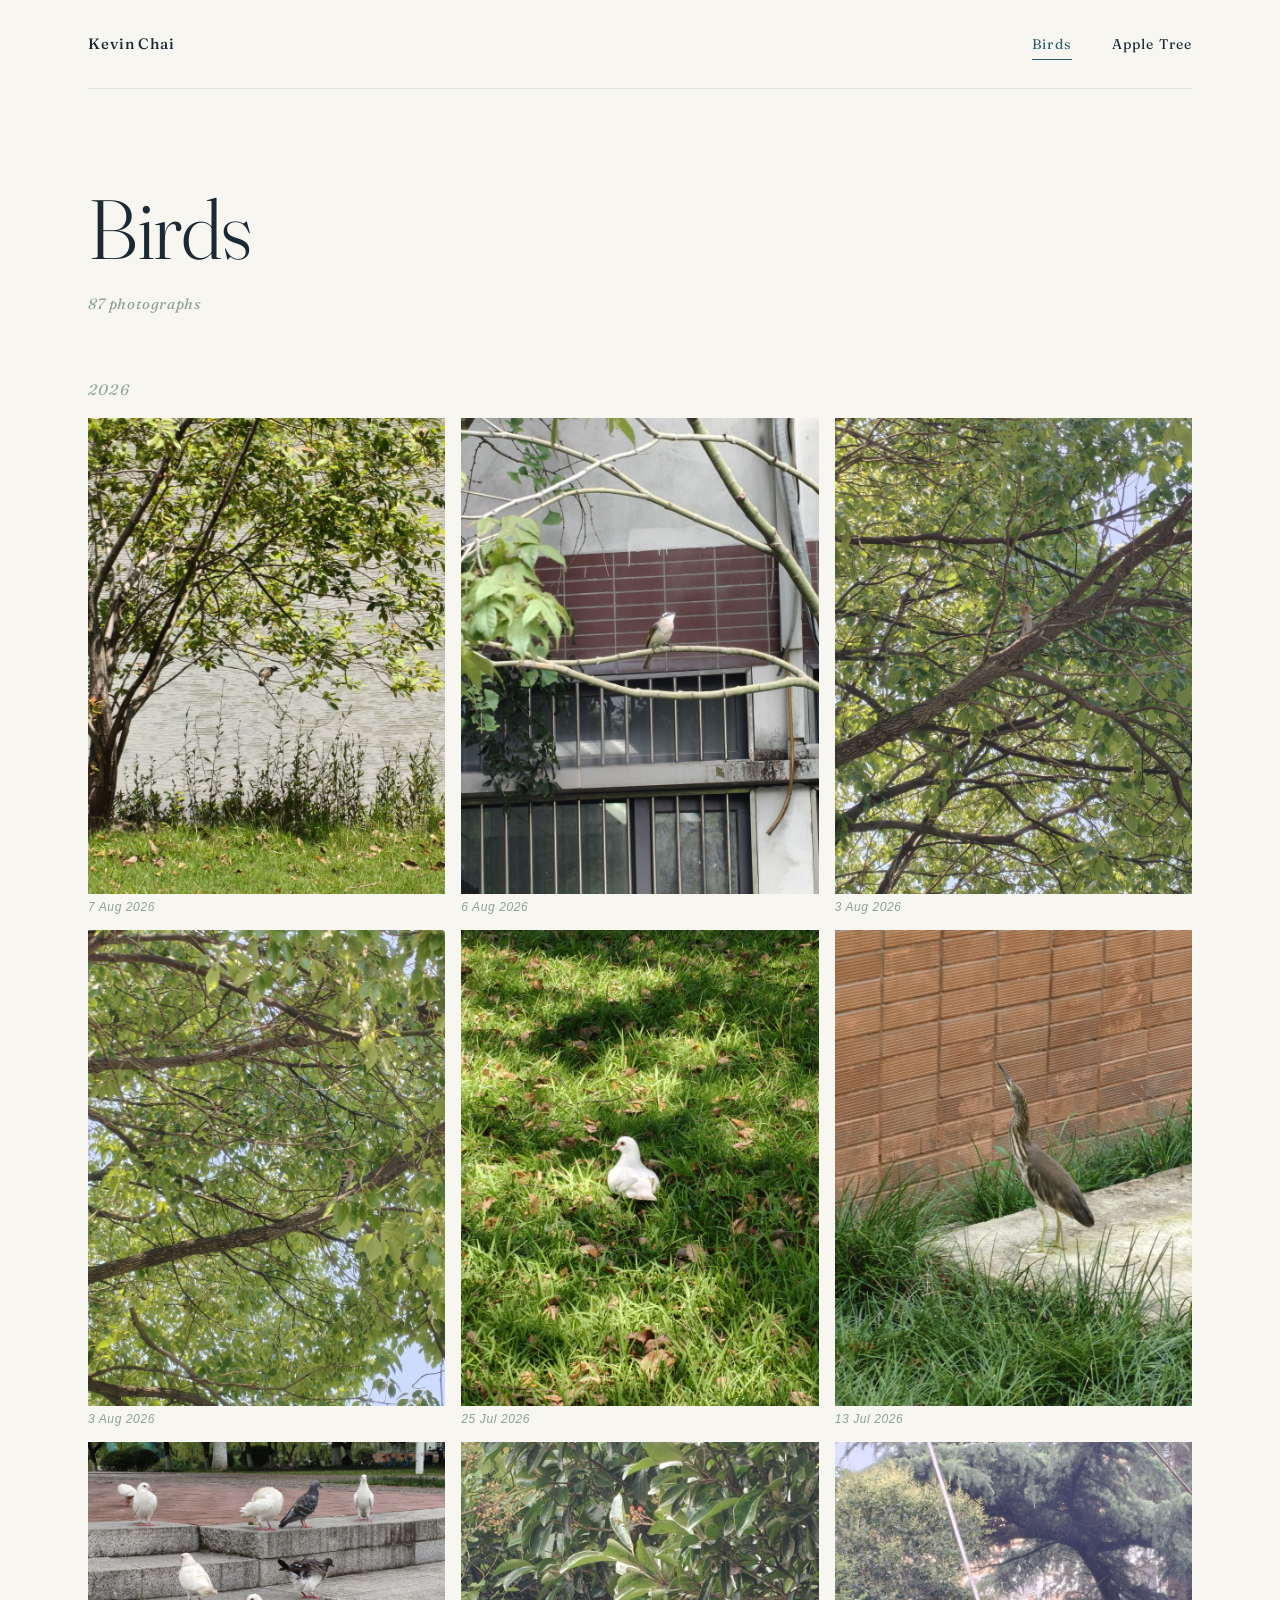
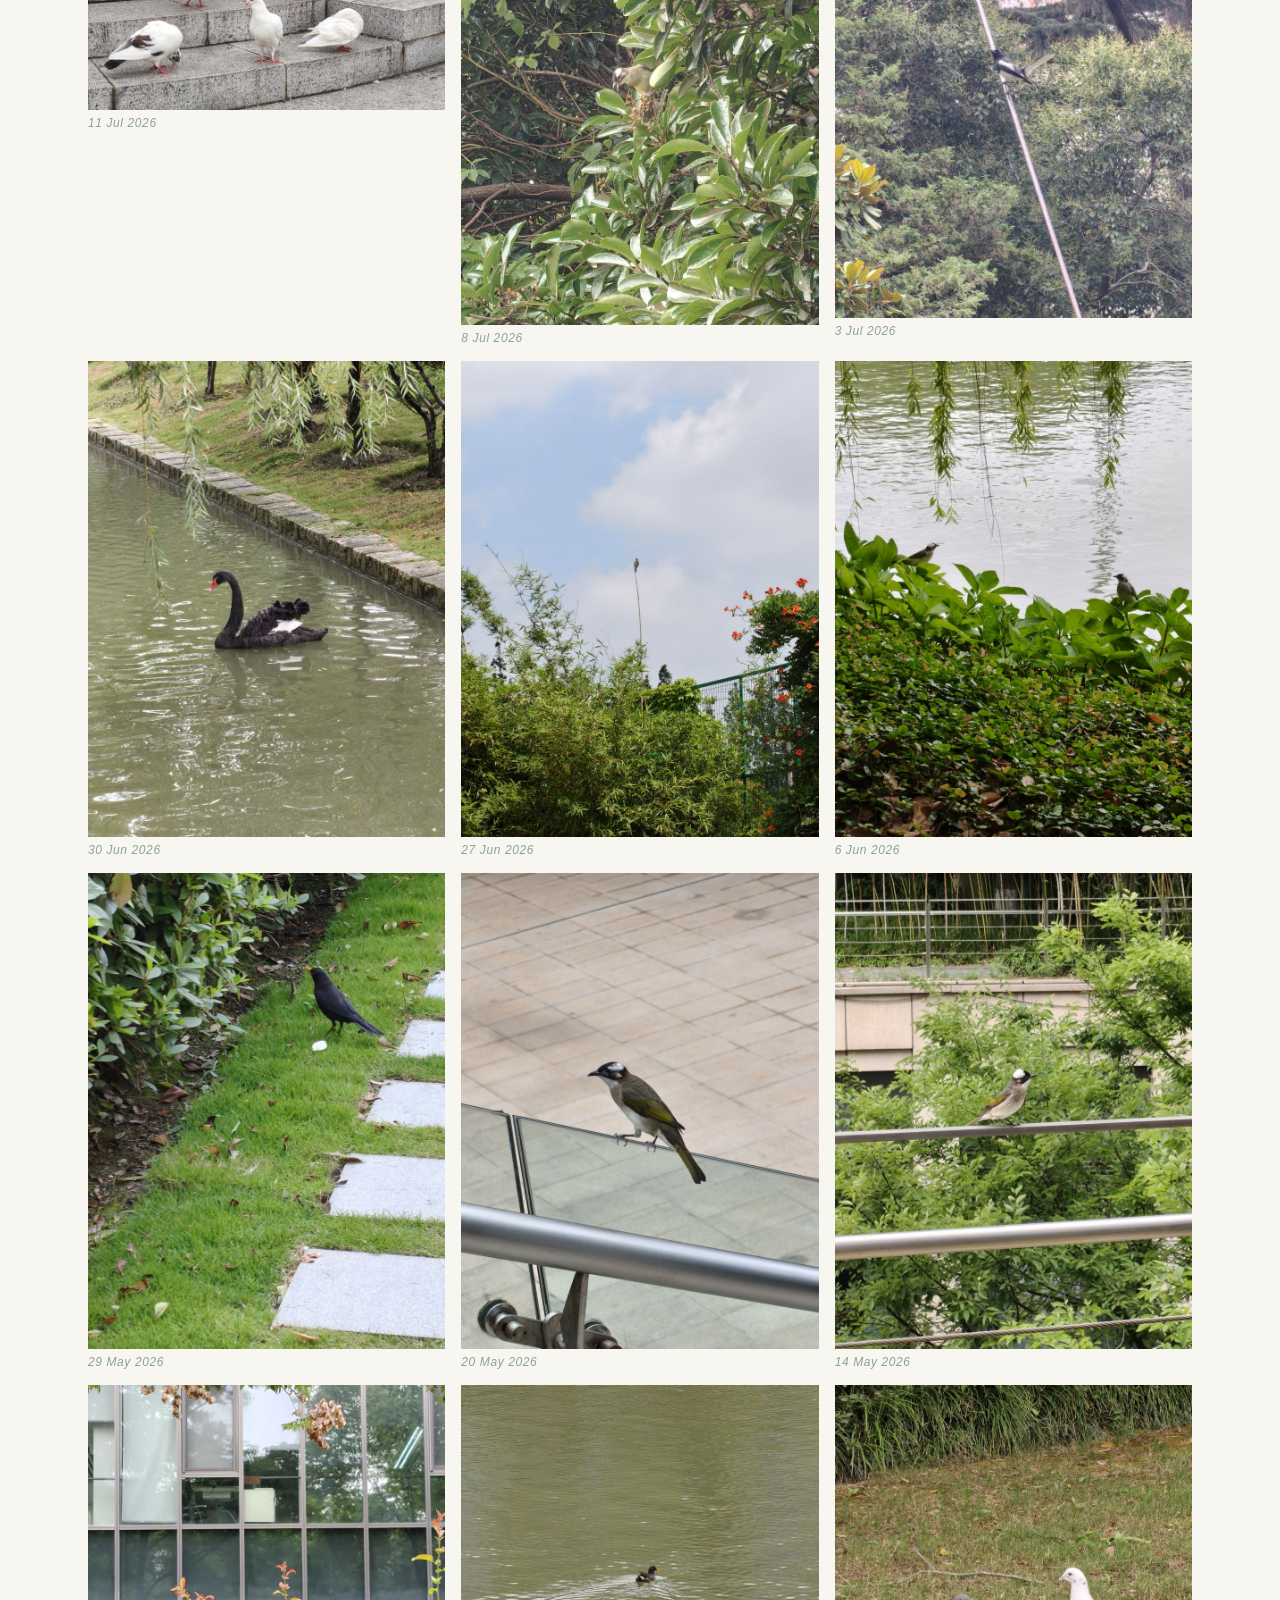
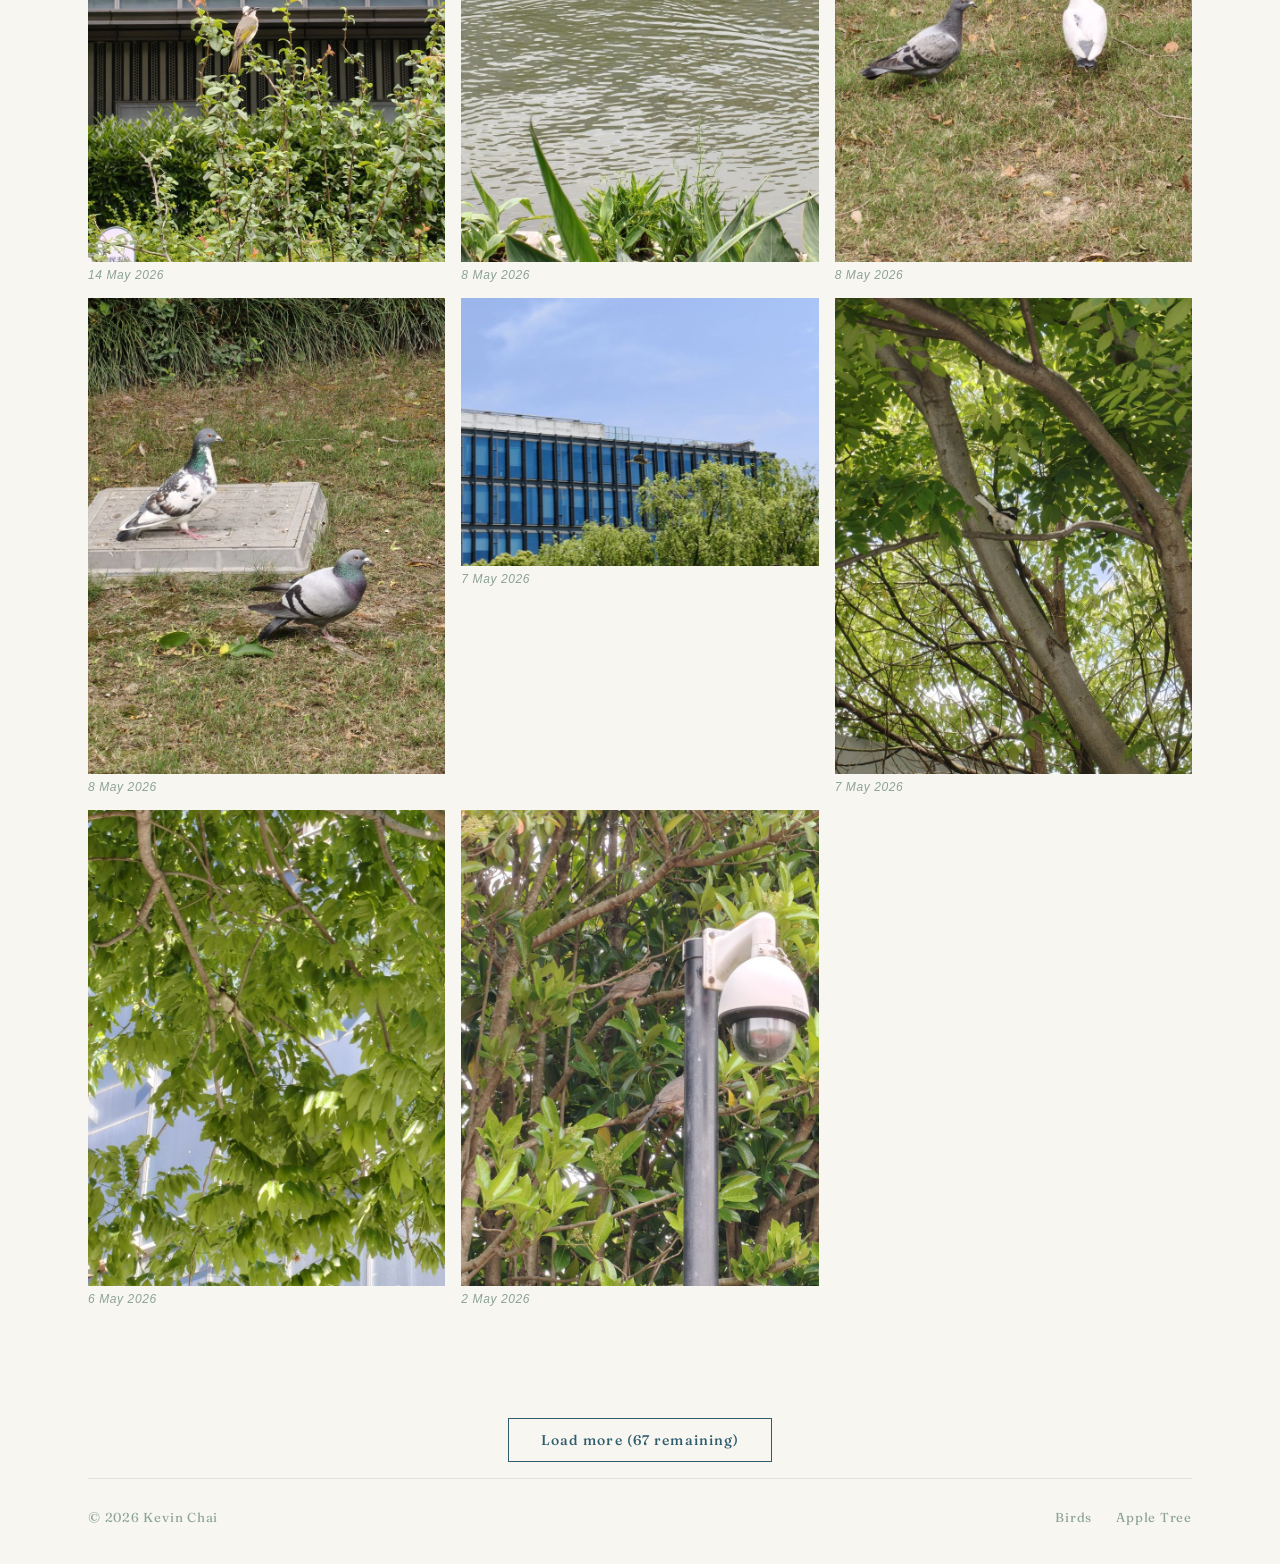
==== index.html @ caf6f693 "First commit Create a two-page photography portfolio website, including a bird photos portfolio and " ====
<!DOCTYPE html>
<html lang="en">
<head>
  <meta charset="UTF-8">
  <meta name="viewport" content="width=device-width, initial-scale=1.0">
  <title>Birds — Kevin Chai</title>
  <meta name="description" content="Bird photography by Kevin Chai.">
  <link rel="preconnect" href="https://fonts.googleapis.com">
  <link rel="preconnect" href="https://fonts.gstatic.com" crossorigin>
  <link href="https://fonts.googleapis.com/css2?family=Fraunces:ital,opsz,wght@0,9..144,300;0,9..144,400;0,9..144,500;1,9..144,300;1,9..144,400&display=swap" rel="stylesheet">
  <link rel="stylesheet" href="styles.css">
</head>
<body>
  <div class="site">

    <header class="site-header">
      <a class="wordmark" href="index.html">Kevin Chai</a>
      <nav class="site-nav" aria-label="Galleries">
        <a class="nav-link" href="index.html" aria-current="page">Birds</a>
        <a class="nav-link" href="apple-tree.html">Apple Tree</a>
      </nav>
    </header>

    <main>
      <section class="page-hero">
        <h1 class="page-title">Birds</h1>
        <p class="page-subline">87 photographs</p>
      </section>

      <section class="gallery" aria-label="Bird photographs">
        <h2 class="gallery-year">2026</h2>
        <button class="gallery-item" data-lightbox><img src="avian_images/thumbs/IMG20260807110744.jpg" data-full="avian_images/IMG20260807110744.jpg" alt="Bird photograph 01" loading="lazy"><span class="photo-date">7 Aug 2026</span></button>
        <button class="gallery-item" data-lightbox><img src="avian_images/thumbs/IMG20260806162533.jpg" data-full="avian_images/IMG20260806162533.jpg" alt="Bird photograph 02" loading="lazy"><span class="photo-date">6 Aug 2026</span></button>
        <button class="gallery-item" data-lightbox><img src="avian_images/thumbs/IMG20260803104426.jpg" data-full="avian_images/IMG20260803104426.jpg" alt="Bird photograph 03" loading="lazy"><span class="photo-date">3 Aug 2026</span></button>
        <button class="gallery-item" data-lightbox><img src="avian_images/thumbs/IMG20260803104404.jpg" data-full="avian_images/IMG20260803104404.jpg" alt="Bird photograph 04" loading="lazy"><span class="photo-date">3 Aug 2026</span></button>
        <button class="gallery-item" data-lightbox><img src="avian_images/thumbs/IMG20260725135543.jpg" data-full="avian_images/IMG20260725135543.jpg" alt="Bird photograph 05" loading="lazy"><span class="photo-date">25 Jul 2026</span></button>
        <button class="gallery-item" data-lightbox><img src="avian_images/thumbs/IMG20260713104606.jpg" data-full="avian_images/IMG20260713104606.jpg" alt="Bird photograph 06" loading="lazy"><span class="photo-date">13 Jul 2026</span></button>
        <button class="gallery-item" data-lightbox><img src="avian_images/thumbs/IMG20260711153656.jpg" data-full="avian_images/IMG20260711153656.jpg" alt="Bird photograph 07" loading="lazy"><span class="photo-date">11 Jul 2026</span></button>
        <button class="gallery-item" data-lightbox><img src="avian_images/thumbs/IMG_20260708_110818.jpg" data-full="avian_images/IMG_20260708_110818.jpg" alt="Bird photograph 08" loading="lazy"><span class="photo-date">8 Jul 2026</span></button>
        <button class="gallery-item" data-lightbox><img src="avian_images/thumbs/IMG20260703151100.jpg" data-full="avian_images/IMG20260703151100.jpg" alt="Bird photograph 09" loading="lazy"><span class="photo-date">3 Jul 2026</span></button>
        <button class="gallery-item" data-lightbox><img src="avian_images/thumbs/IMG20260630142947.jpg" data-full="avian_images/IMG20260630142947.jpg" alt="Bird photograph 10" loading="lazy"><span class="photo-date">30 Jun 2026</span></button>
        <button class="gallery-item" data-lightbox><img src="avian_images/thumbs/IMG20260627103503.jpg" data-full="avian_images/IMG20260627103503.jpg" alt="Bird photograph 11" loading="lazy"><span class="photo-date">27 Jun 2026</span></button>
        <button class="gallery-item" data-lightbox><img src="avian_images/thumbs/IMG20260606103003.jpg" data-full="avian_images/IMG20260606103003.jpg" alt="Bird photograph 12" loading="lazy"><span class="photo-date">6 Jun 2026</span></button>
        <button class="gallery-item" data-lightbox><img src="avian_images/thumbs/IMG20260529150430.jpg" data-full="avian_images/IMG20260529150430.jpg" alt="Bird photograph 13" loading="lazy"><span class="photo-date">29 May 2026</span></button>
        <button class="gallery-item" data-lightbox><img src="avian_images/thumbs/IMG20260520154202.jpg" data-full="avian_images/IMG20260520154202.jpg" alt="Bird photograph 14" loading="lazy"><span class="photo-date">20 May 2026</span></button>
        <button class="gallery-item" data-lightbox><img src="avian_images/thumbs/IMG20260514163317.jpg" data-full="avian_images/IMG20260514163317.jpg" alt="Bird photograph 15" loading="lazy"><span class="photo-date">14 May 2026</span></button>
        <button class="gallery-item" data-lightbox><img src="avian_images/thumbs/IMG20260514161526.jpg" data-full="avian_images/IMG20260514161526.jpg" alt="Bird photograph 16" loading="lazy"><span class="photo-date">14 May 2026</span></button>
        <button class="gallery-item" data-lightbox><img src="avian_images/thumbs/IMG20260508101508.jpg" data-full="avian_images/IMG20260508101508.jpg" alt="Bird photograph 17" loading="lazy"><span class="photo-date">8 May 2026</span></button>
        <button class="gallery-item" data-lightbox><img src="avian_images/thumbs/IMG20260508095030.jpg" data-full="avian_images/IMG20260508095030.jpg" alt="Bird photograph 18" loading="lazy"><span class="photo-date">8 May 2026</span></button>
        <button class="gallery-item" data-lightbox><img src="avian_images/thumbs/IMG20260508095028.jpg" data-full="avian_images/IMG20260508095028.jpg" alt="Bird photograph 19" loading="lazy"><span class="photo-date">8 May 2026</span></button>
        <button class="gallery-item" data-lightbox><img src="avian_images/thumbs/IMG20260507110036.jpg" data-full="avian_images/IMG20260507110036.jpg" alt="Bird photograph 20" loading="lazy"><span class="photo-date">7 May 2026</span></button>
        <button class="gallery-item" data-lightbox><img src="avian_images/thumbs/IMG20260507103300.jpg" data-full="avian_images/IMG20260507103300.jpg" alt="Bird photograph 21" loading="lazy"><span class="photo-date">7 May 2026</span></button>
        <button class="gallery-item" data-lightbox><img src="avian_images/thumbs/IMG20260506153617.jpg" data-full="avian_images/IMG20260506153617.jpg" alt="Bird photograph 22" loading="lazy"><span class="photo-date">6 May 2026</span></button>
        <button class="gallery-item" data-lightbox><img src="avian_images/thumbs/IMG20260502110135.jpg" data-full="avian_images/IMG20260502110135.jpg" alt="Bird photograph 23" loading="lazy"><span class="photo-date">2 May 2026</span></button>
        <button class="gallery-item" data-lightbox><img src="avian_images/thumbs/IMG20260425144006.jpg" data-full="avian_images/IMG20260425144006.jpg" alt="Bird photograph 24" loading="lazy"><span class="photo-date">25 Apr 2026</span></button>
        <button class="gallery-item" data-lightbox><img src="avian_images/thumbs/IMG20260425143413.jpg" data-full="avian_images/IMG20260425143413.jpg" alt="Bird photograph 25" loading="lazy"><span class="photo-date">25 Apr 2026</span></button>
        <button class="gallery-item" data-lightbox><img src="avian_images/thumbs/IMG20260424154458.jpg" data-full="avian_images/IMG20260424154458.jpg" alt="Bird photograph 26" loading="lazy"><span class="photo-date">24 Apr 2026</span></button>
        <button class="gallery-item" data-lightbox><img src="avian_images/thumbs/IMG20260418172806.jpg" data-full="avian_images/IMG20260418172806.jpg" alt="Bird photograph 27" loading="lazy"><span class="photo-date">18 Apr 2026</span></button>
        <button class="gallery-item" data-lightbox><img src="avian_images/thumbs/IMG20260418172736.jpg" data-full="avian_images/IMG20260418172736.jpg" alt="Bird photograph 28" loading="lazy"><span class="photo-date">18 Apr 2026</span></button>
        <button class="gallery-item" data-lightbox><img src="avian_images/thumbs/IMG20260417162616.jpg" data-full="avian_images/IMG20260417162616.jpg" alt="Bird photograph 29" loading="lazy"><span class="photo-date">17 Apr 2026</span></button>
        <button class="gallery-item" data-lightbox><img src="avian_images/thumbs/IMG20260417161042.jpg" data-full="avian_images/IMG20260417161042.jpg" alt="Bird photograph 30" loading="lazy"><span class="photo-date">17 Apr 2026</span></button>
        <button class="gallery-item" data-lightbox><img src="avian_images/thumbs/IMG20260417160646.jpg" data-full="avian_images/IMG20260417160646.jpg" alt="Bird photograph 31" loading="lazy"><span class="photo-date">17 Apr 2026</span></button>
        <button class="gallery-item" data-lightbox><img src="avian_images/thumbs/IMG20260417160550.jpg" data-full="avian_images/IMG20260417160550.jpg" alt="Bird photograph 32" loading="lazy"><span class="photo-date">17 Apr 2026</span></button>
        <button class="gallery-item" data-lightbox><img src="avian_images/thumbs/IMG20260417160331.jpg" data-full="avian_images/IMG20260417160331.jpg" alt="Bird photograph 33" loading="lazy"><span class="photo-date">17 Apr 2026</span></button>
        <button class="gallery-item" data-lightbox><img src="avian_images/thumbs/IMG20260417160106.jpg" data-full="avian_images/IMG20260417160106.jpg" alt="Bird photograph 34" loading="lazy"><span class="photo-date">17 Apr 2026</span></button>
        <button class="gallery-item" data-lightbox><img src="avian_images/thumbs/IMG20260417155544.jpg" data-full="avian_images/IMG20260417155544.jpg" alt="Bird photograph 35" loading="lazy"><span class="photo-date">17 Apr 2026</span></button>
        <button class="gallery-item" data-lightbox><img src="avian_images/thumbs/IMG20260417154235.jpg" data-full="avian_images/IMG20260417154235.jpg" alt="Bird photograph 36" loading="lazy"><span class="photo-date">17 Apr 2026</span></button>
        <button class="gallery-item" data-lightbox><img src="avian_images/thumbs/IMG20260412105439.jpg" data-full="avian_images/IMG20260412105439.jpg" alt="Bird photograph 37" loading="lazy"><span class="photo-date">12 Apr 2026</span></button>
        <button class="gallery-item" data-lightbox><img src="avian_images/thumbs/IMG20260404122135.jpg" data-full="avian_images/IMG20260404122135.jpg" alt="Bird photograph 38" loading="lazy"><span class="photo-date">4 Apr 2026</span></button>
        <button class="gallery-item" data-lightbox><img src="avian_images/thumbs/IMG20260404122115.jpg" data-full="avian_images/IMG20260404122115.jpg" alt="Bird photograph 39" loading="lazy"><span class="photo-date">4 Apr 2026</span></button>
        <button class="gallery-item" data-lightbox><img src="avian_images/thumbs/DSCF3179.jpg" data-full="avian_images/DSCF3179.JPG" alt="Bird photograph 40" loading="lazy"><span class="photo-date">4 Apr 2026</span></button>
        <button class="gallery-item" data-lightbox><img src="avian_images/thumbs/IMG20260321164910.jpg" data-full="avian_images/IMG20260321164910.jpg" alt="Bird photograph 41" loading="lazy"><span class="photo-date">21 Mar 2026</span></button>
        <button class="gallery-item" data-lightbox><img src="avian_images/thumbs/IMG20260321110909.jpg" data-full="avian_images/IMG20260321110909.jpg" alt="Bird photograph 42" loading="lazy"><span class="photo-date">21 Mar 2026</span></button>
        <button class="gallery-item" data-lightbox><img src="avian_images/thumbs/IMG20260315163655.jpg" data-full="avian_images/IMG20260315163655.jpg" alt="Bird photograph 43" loading="lazy"><span class="photo-date">15 Mar 2026</span></button>
        <button class="gallery-item" data-lightbox><img src="avian_images/thumbs/IMG20260315071635.jpg" data-full="avian_images/IMG20260315071635.jpg" alt="Bird photograph 44" loading="lazy"><span class="photo-date">15 Mar 2026</span></button>
        <button class="gallery-item" data-lightbox><img src="avian_images/thumbs/IMG20260314130725.jpg" data-full="avian_images/IMG20260314130725.jpg" alt="Bird photograph 45" loading="lazy"><span class="photo-date">14 Mar 2026</span></button>
        <button class="gallery-item" data-lightbox><img src="avian_images/thumbs/IMG20260312152722_01.jpg" data-full="avian_images/IMG20260312152722_01.jpg" alt="Bird photograph 46" loading="lazy"><span class="photo-date">12 Mar 2026</span></button>
        <button class="gallery-item" data-lightbox><img src="avian_images/thumbs/IMG20260312152625.jpg" data-full="avian_images/IMG20260312152625.jpg" alt="Bird photograph 47" loading="lazy"><span class="photo-date">12 Mar 2026</span></button>
        <button class="gallery-item" data-lightbox><img src="avian_images/thumbs/IMG20260312152612.jpg" data-full="avian_images/IMG20260312152612.jpg" alt="Bird photograph 48" loading="lazy"><span class="photo-date">12 Mar 2026</span></button>
        <button class="gallery-item" data-lightbox><img src="avian_images/thumbs/IMG20260312152426.jpg" data-full="avian_images/IMG20260312152426.jpg" alt="Bird photograph 49" loading="lazy"><span class="photo-date">12 Mar 2026</span></button>
        <button class="gallery-item" data-lightbox><img src="avian_images/thumbs/IMG20260224163233.jpg" data-full="avian_images/IMG20260224163233.jpg" alt="Bird photograph 50" loading="lazy"><span class="photo-date">24 Feb 2026</span></button>
        <button class="gallery-item" data-lightbox><img src="avian_images/thumbs/IMG20260223160211.jpg" data-full="avian_images/IMG20260223160211.jpg" alt="Bird photograph 51" loading="lazy"><span class="photo-date">23 Feb 2026</span></button>
        <button class="gallery-item" data-lightbox><img src="avian_images/thumbs/IMG20260220110139.jpg" data-full="avian_images/IMG20260220110139.jpg" alt="Bird photograph 52" loading="lazy"><span class="photo-date">20 Feb 2026</span></button>
        <button class="gallery-item" data-lightbox><img src="avian_images/thumbs/IMG20260220110126.jpg" data-full="avian_images/IMG20260220110126.jpg" alt="Bird photograph 53" loading="lazy"><span class="photo-date">20 Feb 2026</span></button>
        <button class="gallery-item" data-lightbox><img src="avian_images/thumbs/IMG20260220110120.jpg" data-full="avian_images/IMG20260220110120.jpg" alt="Bird photograph 54" loading="lazy"><span class="photo-date">20 Feb 2026</span></button>
        <button class="gallery-item" data-lightbox><img src="avian_images/thumbs/IMG20260218080944.jpg" data-full="avian_images/IMG20260218080944.jpg" alt="Bird photograph 55" loading="lazy"><span class="photo-date">18 Feb 2026</span></button>
        <button class="gallery-item" data-lightbox><img src="avian_images/thumbs/IMG20260211104257.jpg" data-full="avian_images/IMG20260211104257.jpg" alt="Bird photograph 56" loading="lazy"><span class="photo-date">11 Feb 2026</span></button>
        <button class="gallery-item" data-lightbox><img src="avian_images/thumbs/IMG20260211104111.jpg" data-full="avian_images/IMG20260211104111.jpg" alt="Bird photograph 57" loading="lazy"><span class="photo-date">11 Feb 2026</span></button>
        <button class="gallery-item" data-lightbox><img src="avian_images/thumbs/IMG20260211103913.jpg" data-full="avian_images/IMG20260211103913.jpg" alt="Bird photograph 58" loading="lazy"><span class="photo-date">11 Feb 2026</span></button>
        <button class="gallery-item" data-lightbox><img src="avian_images/thumbs/IMG20260209111612.jpg" data-full="avian_images/IMG20260209111612.jpg" alt="Bird photograph 59" loading="lazy"><span class="photo-date">9 Feb 2026</span></button>
        <button class="gallery-item" data-lightbox><img src="avian_images/thumbs/IMG20260209111608.jpg" data-full="avian_images/IMG20260209111608.jpg" alt="Bird photograph 60" loading="lazy"><span class="photo-date">9 Feb 2026</span></button>
        <button class="gallery-item" data-lightbox><img src="avian_images/thumbs/IMG20260209105833.jpg" data-full="avian_images/IMG20260209105833.jpg" alt="Bird photograph 61" loading="lazy"><span class="photo-date">9 Feb 2026</span></button>
        <button class="gallery-item" data-lightbox><img src="avian_images/thumbs/IMG20260209104551.jpg" data-full="avian_images/IMG20260209104551.jpg" alt="Bird photograph 62" loading="lazy"><span class="photo-date">9 Feb 2026</span></button>
        <button class="gallery-item" data-lightbox><img src="avian_images/thumbs/IMG20260209104545.jpg" data-full="avian_images/IMG20260209104545.jpg" alt="Bird photograph 63" loading="lazy"><span class="photo-date">9 Feb 2026</span></button>
        <button class="gallery-item" data-lightbox><img src="avian_images/thumbs/IMG20260209104423.jpg" data-full="avian_images/IMG20260209104423.jpg" alt="Bird photograph 64" loading="lazy"><span class="photo-date">9 Feb 2026</span></button>
        <button class="gallery-item" data-lightbox><img src="avian_images/thumbs/IMG20260209104206.jpg" data-full="avian_images/IMG20260209104206.jpg" alt="Bird photograph 65" loading="lazy"><span class="photo-date">9 Feb 2026</span></button>
        <button class="gallery-item" data-lightbox><img src="avian_images/thumbs/IMG20260209104200.jpg" data-full="avian_images/IMG20260209104200.jpg" alt="Bird photograph 66" loading="lazy"><span class="photo-date">9 Feb 2026</span></button>
        <button class="gallery-item" data-lightbox><img src="avian_images/thumbs/IMG20260209104158.jpg" data-full="avian_images/IMG20260209104158.jpg" alt="Bird photograph 67" loading="lazy"><span class="photo-date">9 Feb 2026</span></button>
        <button class="gallery-item" data-lightbox><img src="avian_images/thumbs/IMG20260110080806.jpg" data-full="avian_images/IMG20260110080806.jpg" alt="Bird photograph 68" loading="lazy"><span class="photo-date">10 Jan 2026</span></button>
        <h2 class="gallery-year">2025</h2>
        <button class="gallery-item" data-lightbox><img src="avian_images/thumbs/IMG20251226160530.jpg" data-full="avian_images/IMG20251226160530.jpg" alt="Bird photograph 69" loading="lazy"><span class="photo-date">26 Dec 2025</span></button>
        <button class="gallery-item" data-lightbox><img src="avian_images/thumbs/IMG20251213082324.jpg" data-full="avian_images/IMG20251213082324.jpg" alt="Bird photograph 70" loading="lazy"><span class="photo-date">13 Dec 2025</span></button>
        <button class="gallery-item" data-lightbox><img src="avian_images/thumbs/IMG20251122073317.jpg" data-full="avian_images/IMG20251122073317.jpg" alt="Bird photograph 71" loading="lazy"><span class="photo-date">22 Nov 2025</span></button>
        <button class="gallery-item" data-lightbox><img src="avian_images/thumbs/IMG20251116075904.jpg" data-full="avian_images/IMG20251116075904.jpg" alt="Bird photograph 72" loading="lazy"><span class="photo-date">16 Nov 2025</span></button>
        <button class="gallery-item" data-lightbox><img src="avian_images/thumbs/IMG20251102113234.jpg" data-full="avian_images/IMG20251102113234.jpg" alt="Bird photograph 73" loading="lazy"><span class="photo-date">2 Nov 2025</span></button>
        <button class="gallery-item" data-lightbox><img src="avian_images/thumbs/IMG20251101110741.jpg" data-full="avian_images/IMG20251101110741.jpg" alt="Bird photograph 74" loading="lazy"><span class="photo-date">1 Nov 2025</span></button>
        <button class="gallery-item" data-lightbox><img src="avian_images/thumbs/IMG20251101110736.jpg" data-full="avian_images/IMG20251101110736.jpg" alt="Bird photograph 75" loading="lazy"><span class="photo-date">1 Nov 2025</span></button>
        <button class="gallery-item" data-lightbox><img src="avian_images/thumbs/IMG20250919161922.jpg" data-full="avian_images/IMG20250919161922.jpg" alt="Bird photograph 76" loading="lazy"><span class="photo-date">19 Sep 2025</span></button>
        <button class="gallery-item" data-lightbox><img src="avian_images/thumbs/IMG20250919160503.jpg" data-full="avian_images/IMG20250919160503.jpg" alt="Bird photograph 77" loading="lazy"><span class="photo-date">19 Sep 2025</span></button>
        <button class="gallery-item" data-lightbox><img src="avian_images/thumbs/IMG20250919160207.jpg" data-full="avian_images/IMG20250919160207.jpg" alt="Bird photograph 78" loading="lazy"><span class="photo-date">19 Sep 2025</span></button>
        <button class="gallery-item" data-lightbox><img src="avian_images/thumbs/IMG20250813121751.jpg" data-full="avian_images/IMG20250813121751.jpg" alt="Bird photograph 79" loading="lazy"><span class="photo-date">13 Aug 2025</span></button>
        <button class="gallery-item" data-lightbox><img src="avian_images/thumbs/IMG20250813121741.jpg" data-full="avian_images/IMG20250813121741.jpg" alt="Bird photograph 80" loading="lazy"><span class="photo-date">13 Aug 2025</span></button>
        <h2 class="gallery-year">2024</h2>
        <button class="gallery-item" data-lightbox><img src="avian_images/thumbs/DSCF1816.jpg" data-full="avian_images/DSCF1816.JPG" alt="Bird photograph 81" loading="lazy"><span class="photo-date">21 Aug 2024</span></button>
        <button class="gallery-item" data-lightbox><img src="avian_images/thumbs/PXL_20240627_024123172~2.jpg" data-full="avian_images/PXL_20240627_024123172~2.jpg" alt="Bird photograph 82" loading="lazy"><span class="photo-date">27 Jun 2024</span></button>
        <button class="gallery-item" data-lightbox><img src="avian_images/thumbs/PXL_20240404_013340452~2.jpg" data-full="avian_images/PXL_20240404_013340452~2.jpg" alt="Bird photograph 83" loading="lazy"><span class="photo-date">4 Apr 2024</span></button>
        <button class="gallery-item" data-lightbox><img src="avian_images/thumbs/PXL_20240129_022956571.jpg" data-full="avian_images/PXL_20240129_022956571.jpg" alt="Bird photograph 84" loading="lazy"><span class="photo-date">29 Jan 2024</span></button>
        <h2 class="gallery-year">2023</h2>
        <button class="gallery-item" data-lightbox><img src="avian_images/thumbs/DSCF0505.jpg" data-full="avian_images/DSCF0505.JPG" alt="Bird photograph 85" loading="lazy"><span class="photo-date">29 Jul 2023</span></button>
        <button class="gallery-item" data-lightbox><img src="avian_images/thumbs/DSCF0503.jpg" data-full="avian_images/DSCF0503.JPG" alt="Bird photograph 86" loading="lazy"><span class="photo-date">29 Jul 2023</span></button>
        <button class="gallery-item" data-lightbox><img src="avian_images/thumbs/DSCF0481.jpg" data-full="avian_images/DSCF0481.JPG" alt="Bird photograph 87" loading="lazy"><span class="photo-date">29 Jul 2023</span></button>
      </section>

      <p class="load-more-row">
        <button class="load-more" type="button">Load more</button>
      </p>
    </main>

    <footer class="site-footer">
      <span>&copy; 2026 Kevin Chai</span>
      <nav class="footer-nav" aria-label="Footer">
        <a href="index.html">Birds</a>
        <a href="apple-tree.html">Apple Tree</a>
      </nav>
    </footer>

  </div>

  <div class="lightbox" role="dialog" aria-modal="true" aria-label="Photo viewer">
    <button class="lightbox-btn lightbox-close" aria-label="Close">&times;</button>
    <button class="lightbox-btn lightbox-prev" aria-label="Previous photo">&#8249;</button>
    <figure class="lightbox-figure">
      <img src="" alt="">
    </figure>
    <button class="lightbox-btn lightbox-next" aria-label="Next photo">&#8250;</button>
    <p class="lightbox-counter" aria-live="polite"></p>
  </div>

  <script src="script.js" defer></script>
</body>
</html>
---- styles.css ----
/* ============================================
   Kevin Chai — Photography Portfolio
   Modern · Minimal · Serif
   Palette: nature / ocean / cloud
   ============================================ */

:root {
  --cloud: #F7F6F1;
  --deep-sea: #1B2A32;
  --ocean: #2F5D6E;
  --sage: #8CA393;
  --mist: #DFE4E1;
  --overlay: #0F1A20;

  --font-serif: "Fraunces", "Iowan Old Style", "Palatino Linotype", Palatino, Georgia, serif;

  --max-width: 1200px;
  --gutter: 16px;

  --ease: cubic-bezier(0.25, 0.46, 0.45, 0.94);
}

/* ---------- Reset ---------- */

*,
*::before,
*::after {
  box-sizing: border-box;
}

html {
  -webkit-text-size-adjust: 100%;
}

body {
  margin: 0;
  background-color: var(--cloud);
  color: var(--deep-sea);
  font-family: var(--font-serif);
  font-size: 16px;
  line-height: 1.6;
  -webkit-font-smoothing: antialiased;
  -moz-osx-font-smoothing: grayscale;
}

img {
  display: block;
  max-width: 100%;
}

a {
  color: inherit;
  text-decoration: none;
}

/* ---------- Shell ---------- */

.site {
  max-width: var(--max-width);
  margin: 0 auto;
  padding: 0 clamp(20px, 5vw, 48px);
  min-height: 100vh;
  display: flex;
  flex-direction: column;
}

/* ---------- Header ---------- */

.site-header {
  display: flex;
  align-items: baseline;
  justify-content: space-between;
  gap: 24px;
  padding: 32px 0 28px;
  border-bottom: 1px solid var(--mist);
}

.wordmark {
  font-size: 15px;
  font-weight: 500;
  letter-spacing: 0.06em;
  white-space: nowrap;
}

.site-nav {
  display: flex;
  gap: clamp(20px, 4vw, 40px);
}

.nav-link {
  font-size: 14px;
  letter-spacing: 0.08em;
  padding-bottom: 4px;
  border-bottom: 1px solid transparent;
  transition: color 200ms var(--ease), border-color 200ms var(--ease);
}

.nav-link:hover {
  color: var(--ocean);
  border-bottom-color: var(--ocean);
}

.nav-link[aria-current="page"] {
  color: var(--ocean);
  border-bottom-color: var(--ocean);
}

/* ---------- Hero ---------- */

.page-hero {
  padding: clamp(48px, 9vw, 96px) 0 clamp(28px, 5vw, 48px);
}

.page-title {
  margin: 0;
  font-size: clamp(44px, 8vw, 84px);
  font-weight: 300;
  line-height: 1.05;
  letter-spacing: -0.015em;
  font-optical-sizing: auto;
}

.page-subline {
  margin: 18px 0 0;
  font-size: 15px;
  font-style: italic;
  color: var(--sage);
  letter-spacing: 0.04em;
}

/* ---------- Gallery ---------- */

.gallery {
  display: grid;
  grid-template-columns: repeat(3, 1fr);
  gap: var(--gutter);
  align-items: start;
  padding-bottom: clamp(56px, 9vw, 96px);
}

.gallery-item {
  border: 0;
  padding: 0;
  background: none;
  cursor: pointer;
  width: 100%;
  display: block;
  text-align: left;
}

.gallery-item img {
  width: 100%;
  height: auto;
  transition: opacity 250ms var(--ease);
}

.gallery-item:hover img,
.gallery-item:focus-visible img {
  opacity: 0.88;
}

.gallery-item:focus-visible {
  outline: 2px solid var(--ocean);
  outline-offset: 3px;
}

.gallery-year {
  grid-column: 1 / -1;
  margin: 0;
  padding: 14px 0 0;
  font-size: 15px;
  font-weight: 400;
  font-style: italic;
  letter-spacing: 0.08em;
  color: var(--sage);
}

.photo-date {
  display: block;
  margin-top: 6px;
  font-size: 12px;
  font-style: italic;
  letter-spacing: 0.05em;
  color: var(--sage);
}

/* ---------- Load more ---------- */

.load-more-row {
  text-align: center;
}

.load-more {
  font-family: var(--font-serif);
  font-size: 14px;
  font-weight: 500;
  letter-spacing: 0.08em;
  color: var(--ocean);
  background: none;
  border: 1px solid var(--ocean);
  padding: 12px 32px;
  cursor: pointer;
  transition: color 200ms var(--ease), background-color 200ms var(--ease);
}

.load-more:hover {
  color: var(--cloud);
  background-color: var(--ocean);
}

.load-more:focus-visible {
  outline: 2px solid var(--ocean);
  outline-offset: 3px;
}

/* ---------- Footer ---------- */

.site-footer {
  margin-top: auto;
  border-top: 1px solid var(--mist);
  padding: 28px 0 36px;
  display: flex;
  align-items: baseline;
  justify-content: space-between;
  gap: 16px;
  flex-wrap: wrap;
  font-size: 13px;
  letter-spacing: 0.06em;
  color: var(--sage);
}

.footer-nav {
  display: flex;
  gap: 24px;
}

.footer-nav a {
  transition: color 200ms var(--ease);
}

.footer-nav a:hover {
  color: var(--ocean);
}

/* ---------- Lightbox ---------- */

.lightbox {
  position: fixed;
  inset: 0;
  z-index: 100;
  display: none;
  align-items: center;
  justify-content: center;
  background: rgba(15, 26, 32, 0.96);
}

.lightbox.is-open {
  display: flex;
}

.lightbox-figure {
  margin: 0;
  max-width: min(92vw, 1400px);
  max-height: 88vh;
  display: flex;
  align-items: center;
  justify-content: center;
}

.lightbox-figure img {
  max-width: 100%;
  max-height: 88vh;
  object-fit: contain;
}

.lightbox-btn {
  position: absolute;
  top: 50%;
  transform: translateY(-50%);
  border: 0;
  background: none;
  color: var(--cloud);
  font-family: var(--font-serif);
  font-size: 44px;
  font-weight: 300;
  line-height: 1;
  padding: 20px 14px;
  cursor: pointer;
  opacity: 0.6;
  transition: opacity 200ms var(--ease);
}

.lightbox-btn:hover,
.lightbox-btn:focus-visible {
  opacity: 1;
}

.lightbox-btn:focus-visible {
  outline: 1px solid var(--cloud);
  outline-offset: 2px;
}

.lightbox-prev { left: clamp(8px, 3vw, 32px); }
.lightbox-next { right: clamp(8px, 3vw, 32px); }

.lightbox-close {
  position: absolute;
  top: 18px;
  right: clamp(12px, 3vw, 32px);
  transform: none;
  font-size: 32px;
  padding: 10px 12px;
}

.lightbox-counter {
  position: absolute;
  bottom: 24px;
  left: 50%;
  transform: translateX(-50%);
  color: var(--cloud);
  font-size: 13px;
  letter-spacing: 0.12em;
  opacity: 0.7;
  font-style: italic;
}

body.lightbox-open {
  overflow: hidden;
}

/* ---------- Responsive ---------- */

@media (max-width: 900px) {
  .gallery {
    grid-template-columns: repeat(2, 1fr);
  }
}

@media (max-width: 560px) {
  .gallery {
    grid-template-columns: 1fr;
  }

  .site-header {
    flex-direction: column;
    align-items: flex-start;
    gap: 14px;
  }

  .lightbox-btn {
    font-size: 32px;
  }
}

/* ---------- Motion preferences ---------- */

@media (prefers-reduced-motion: reduce) {
  *,
  *::before,
  *::after {
    transition: none !important;
  }
}
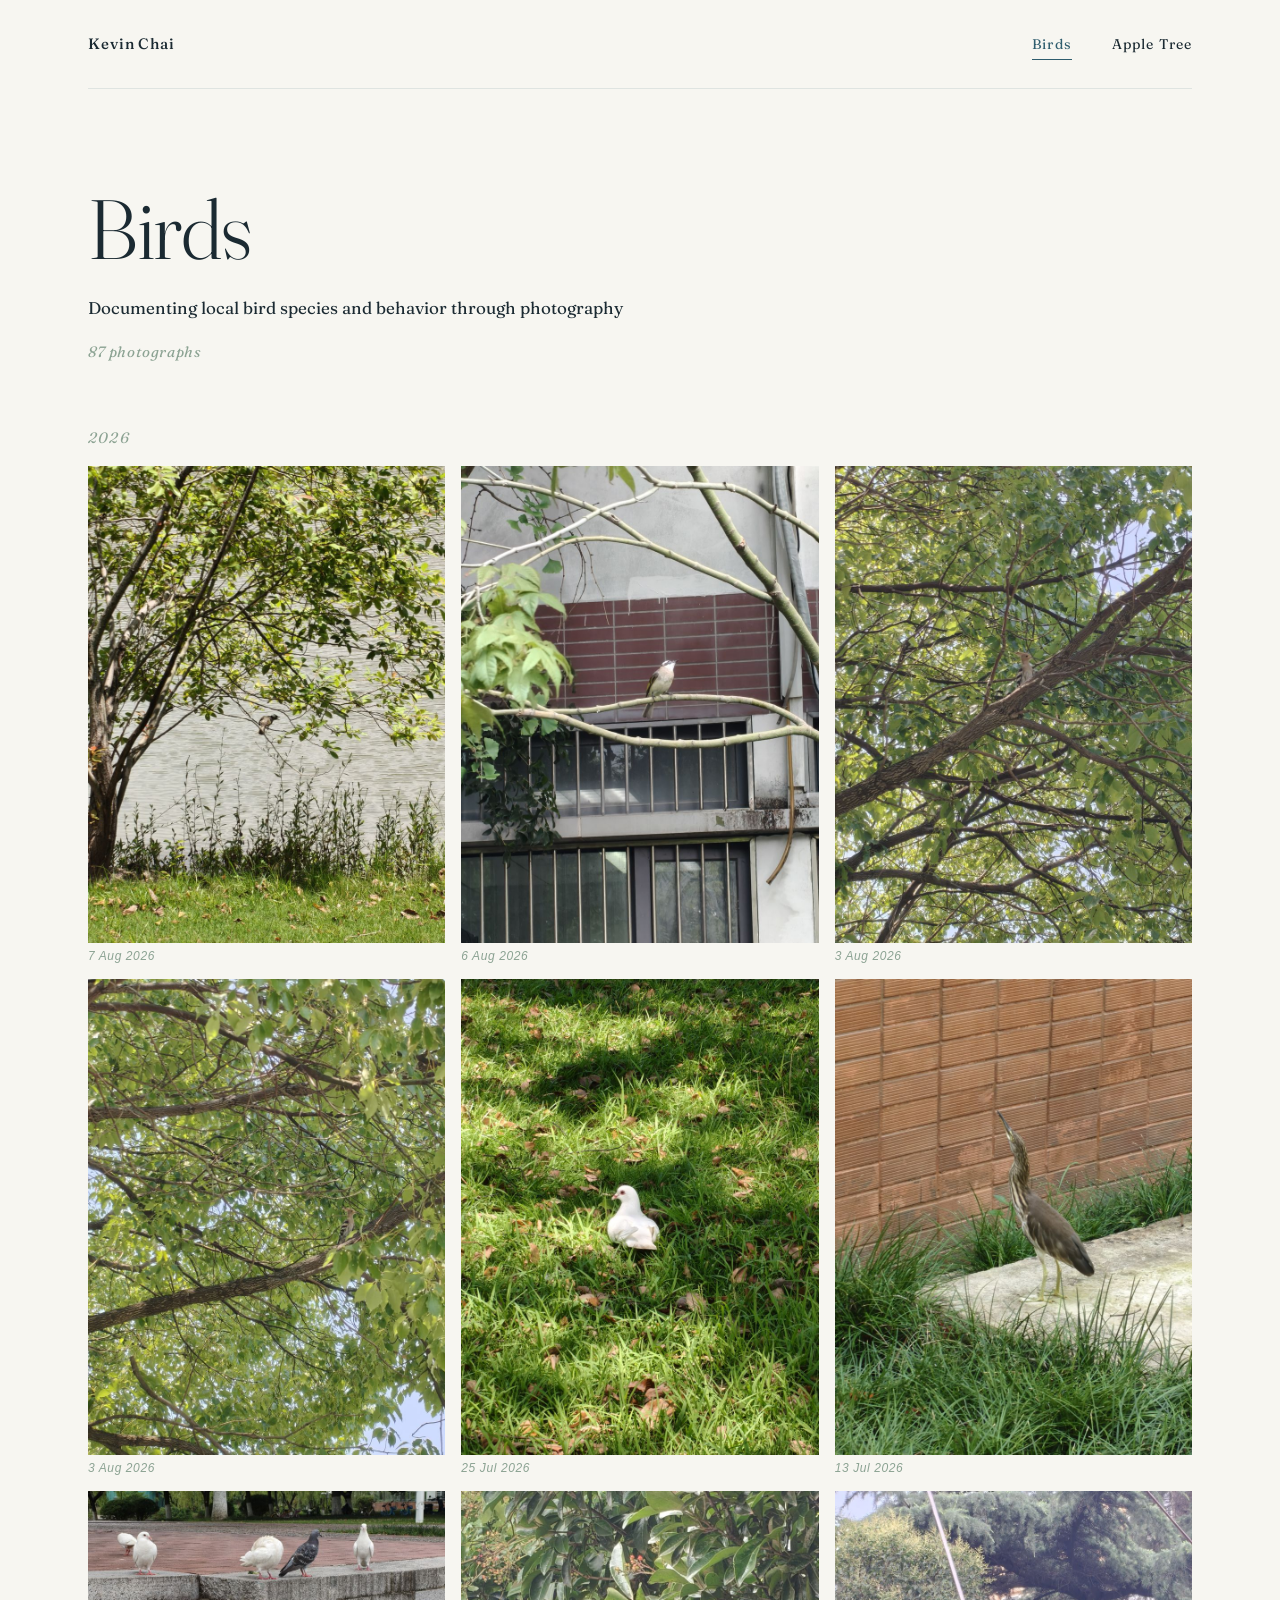
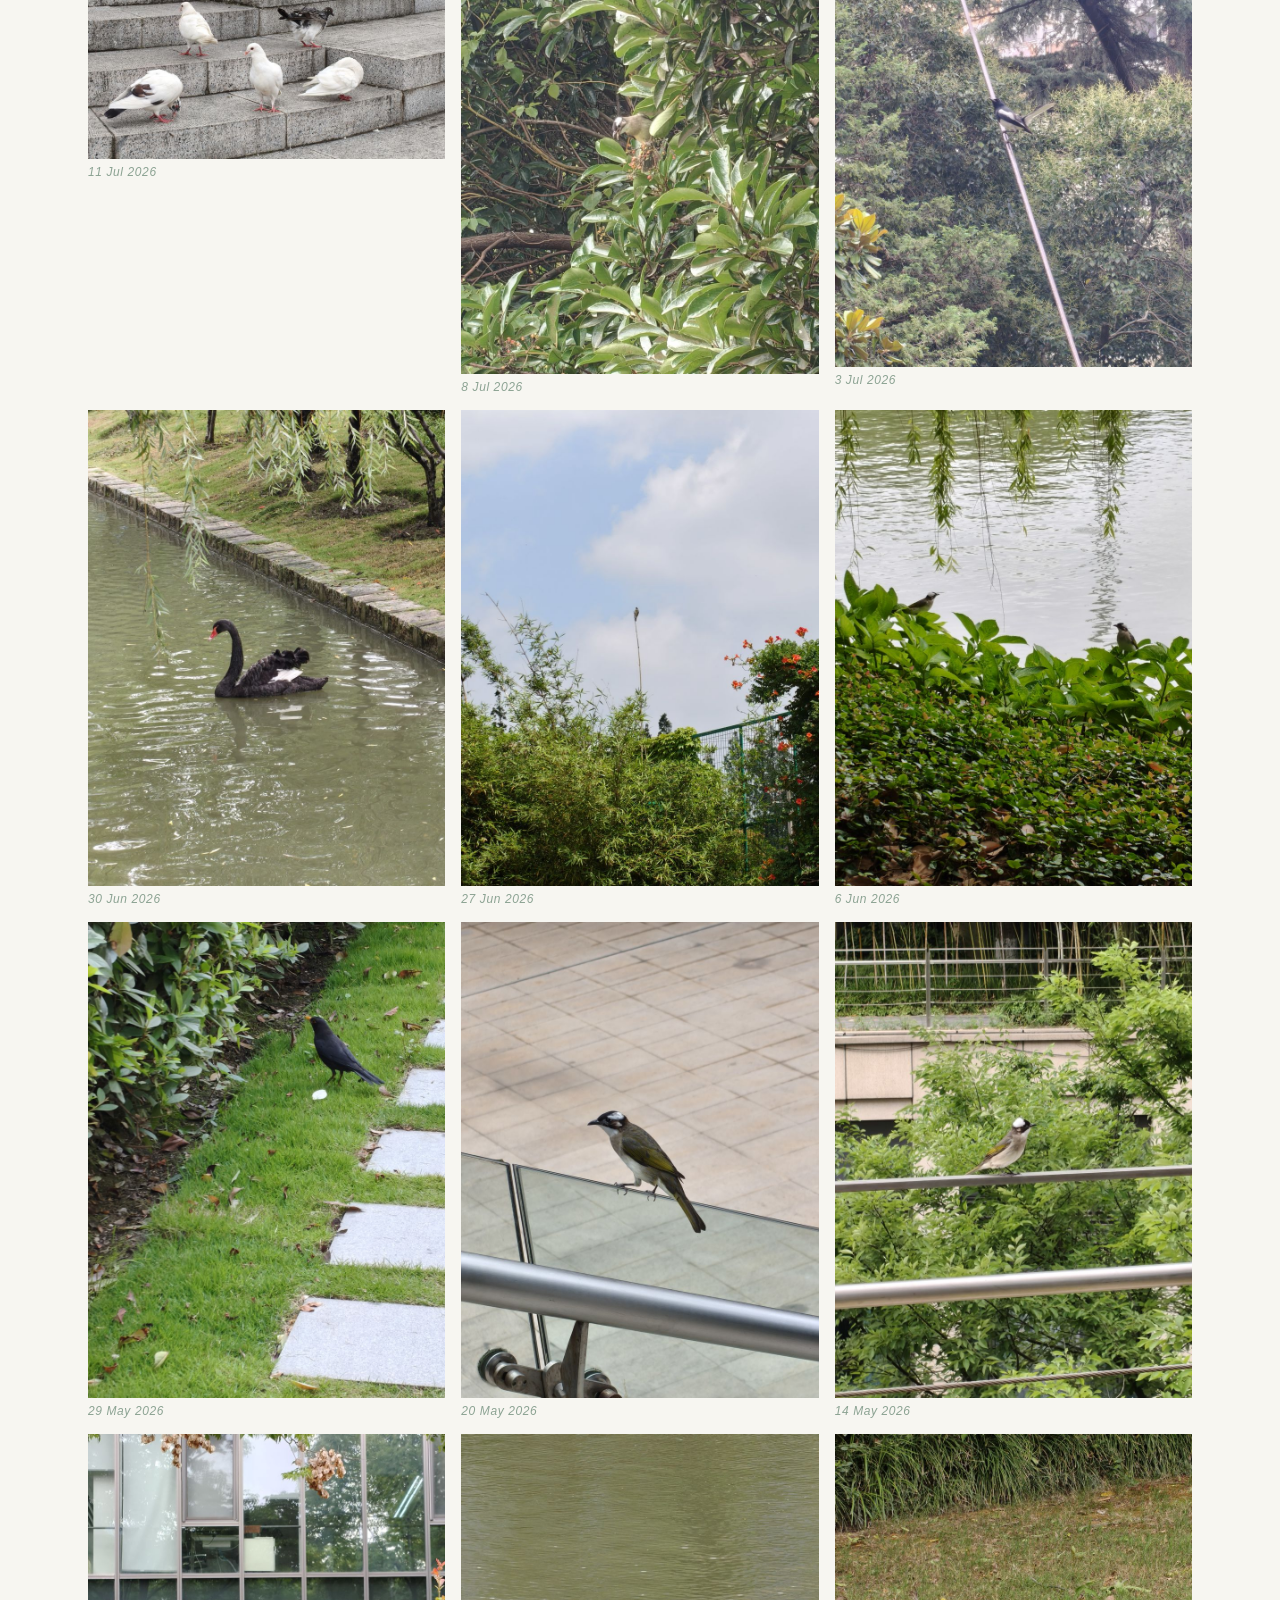
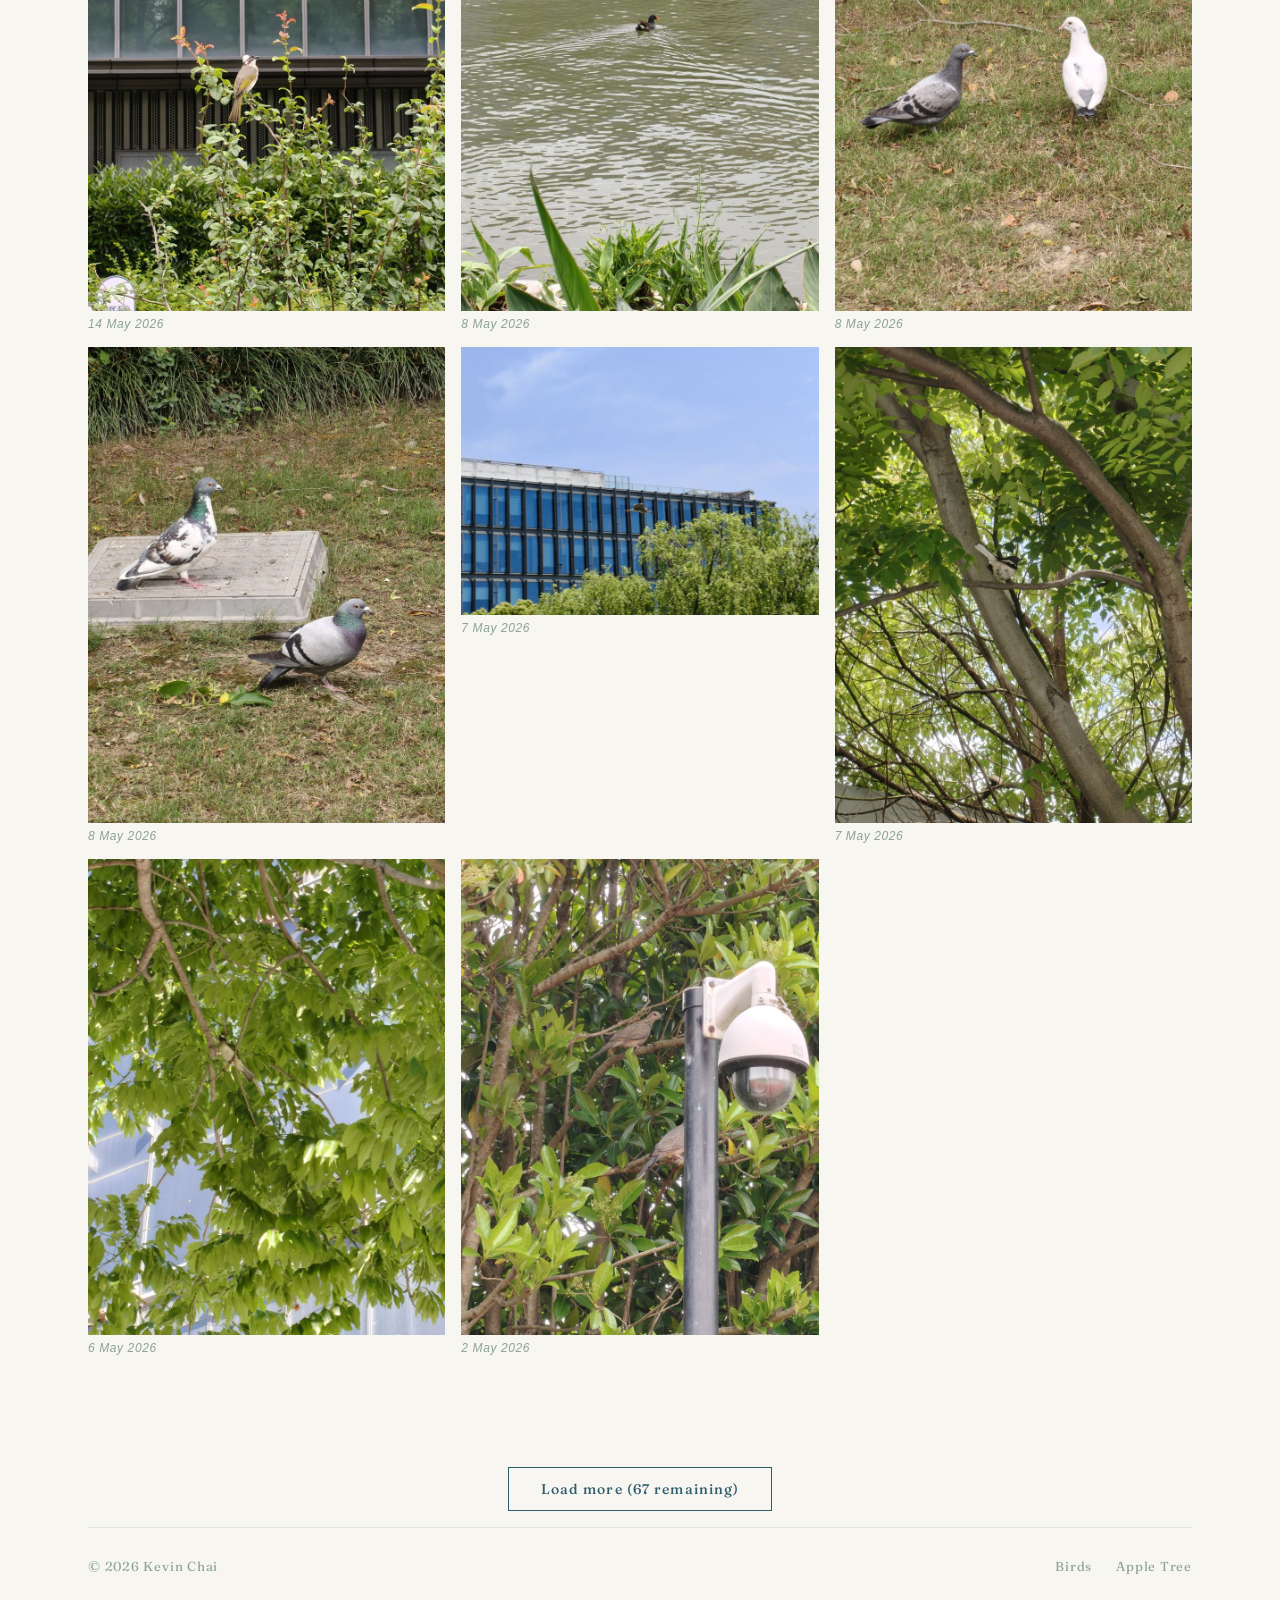
==== commit ef491bb9: "Added short description for both pages" ====
--- a/index.html
+++ b/index.html
@@ -24,6 +24,7 @@
     <main>
       <section class="page-hero">
         <h1 class="page-title">Birds</h1>
+        <p class="page-description">Documenting local bird species and behavior through photography</p>
         <p class="page-subline">87 photographs</p>
       </section>
 
--- a/styles.css
+++ b/styles.css
@@ -126,6 +126,13 @@
   font-style: italic;
   color: var(--sage);
   letter-spacing: 0.04em;
+}
+
+.page-description {
+  margin: 20px 0 0;
+  max-width: 56ch;
+  font-size: 17px;
+  line-height: 1.7;
 }
 
 /* ---------- Gallery ---------- */
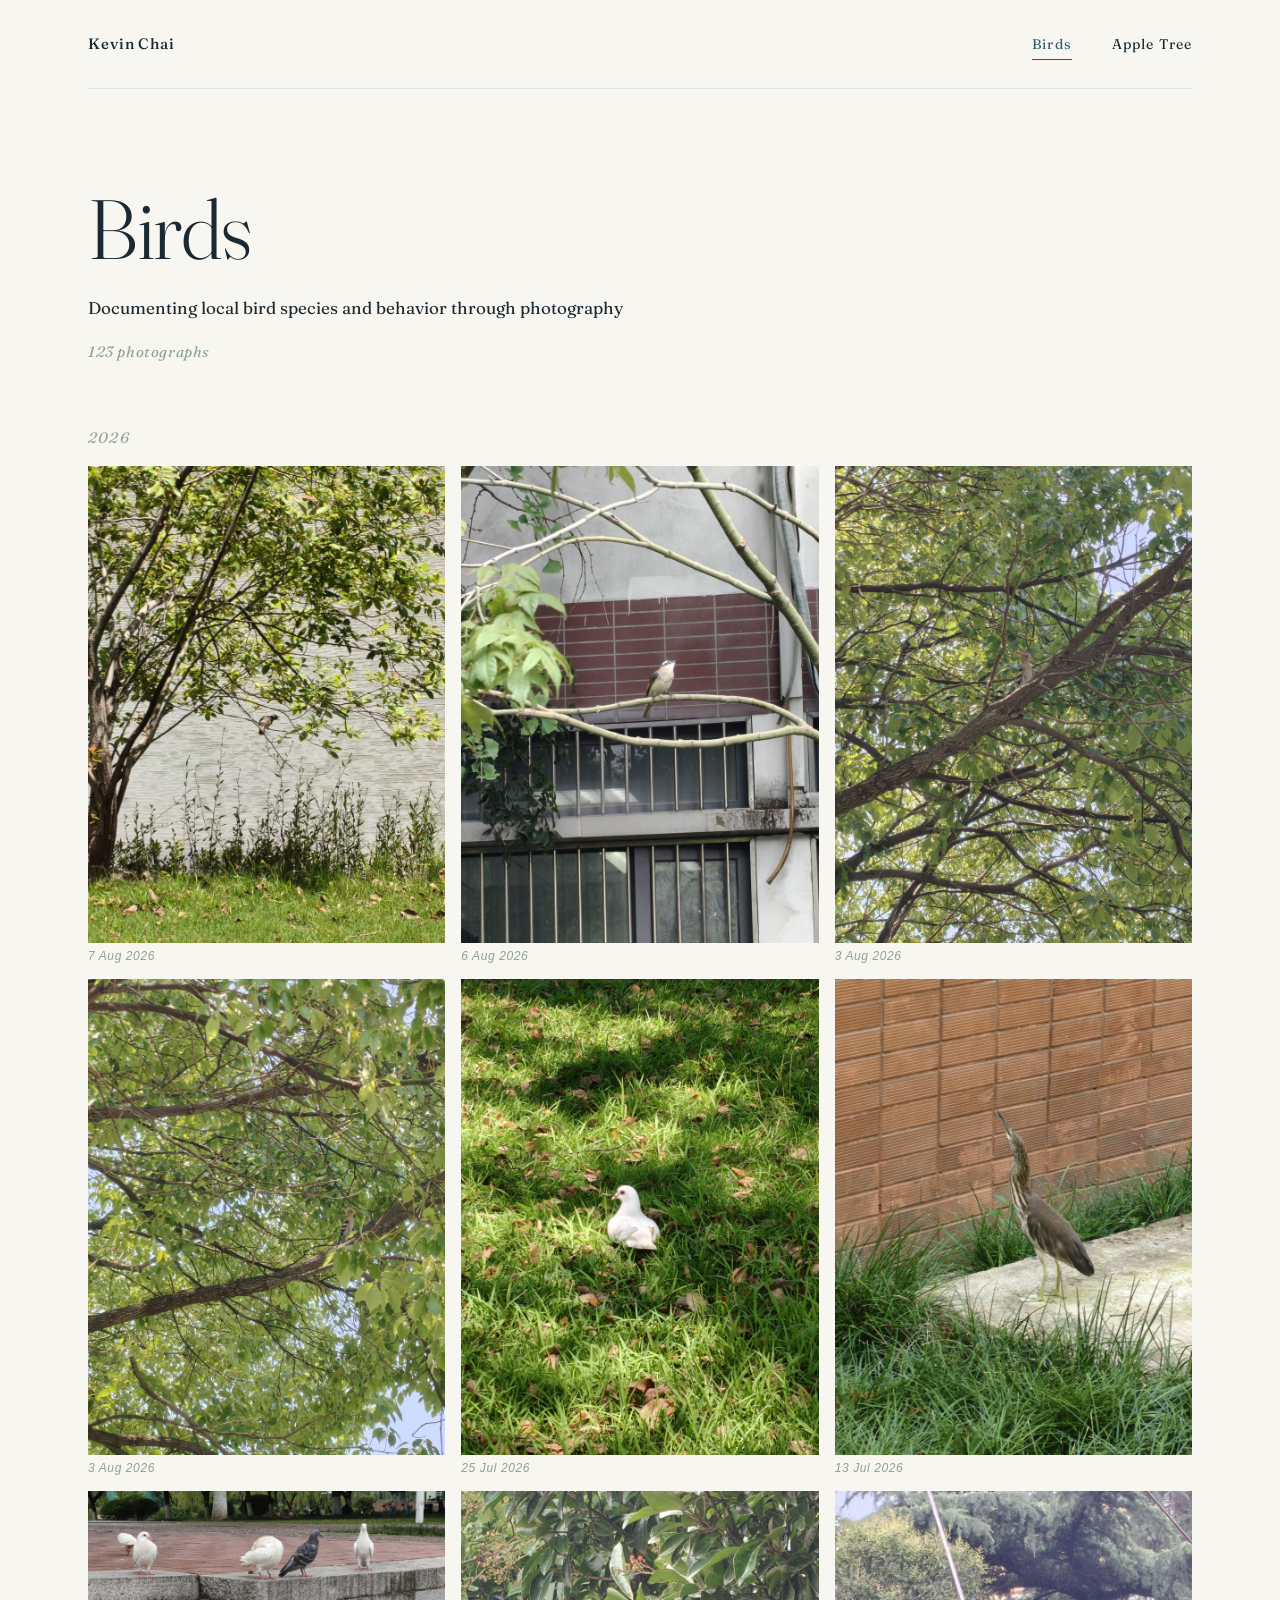
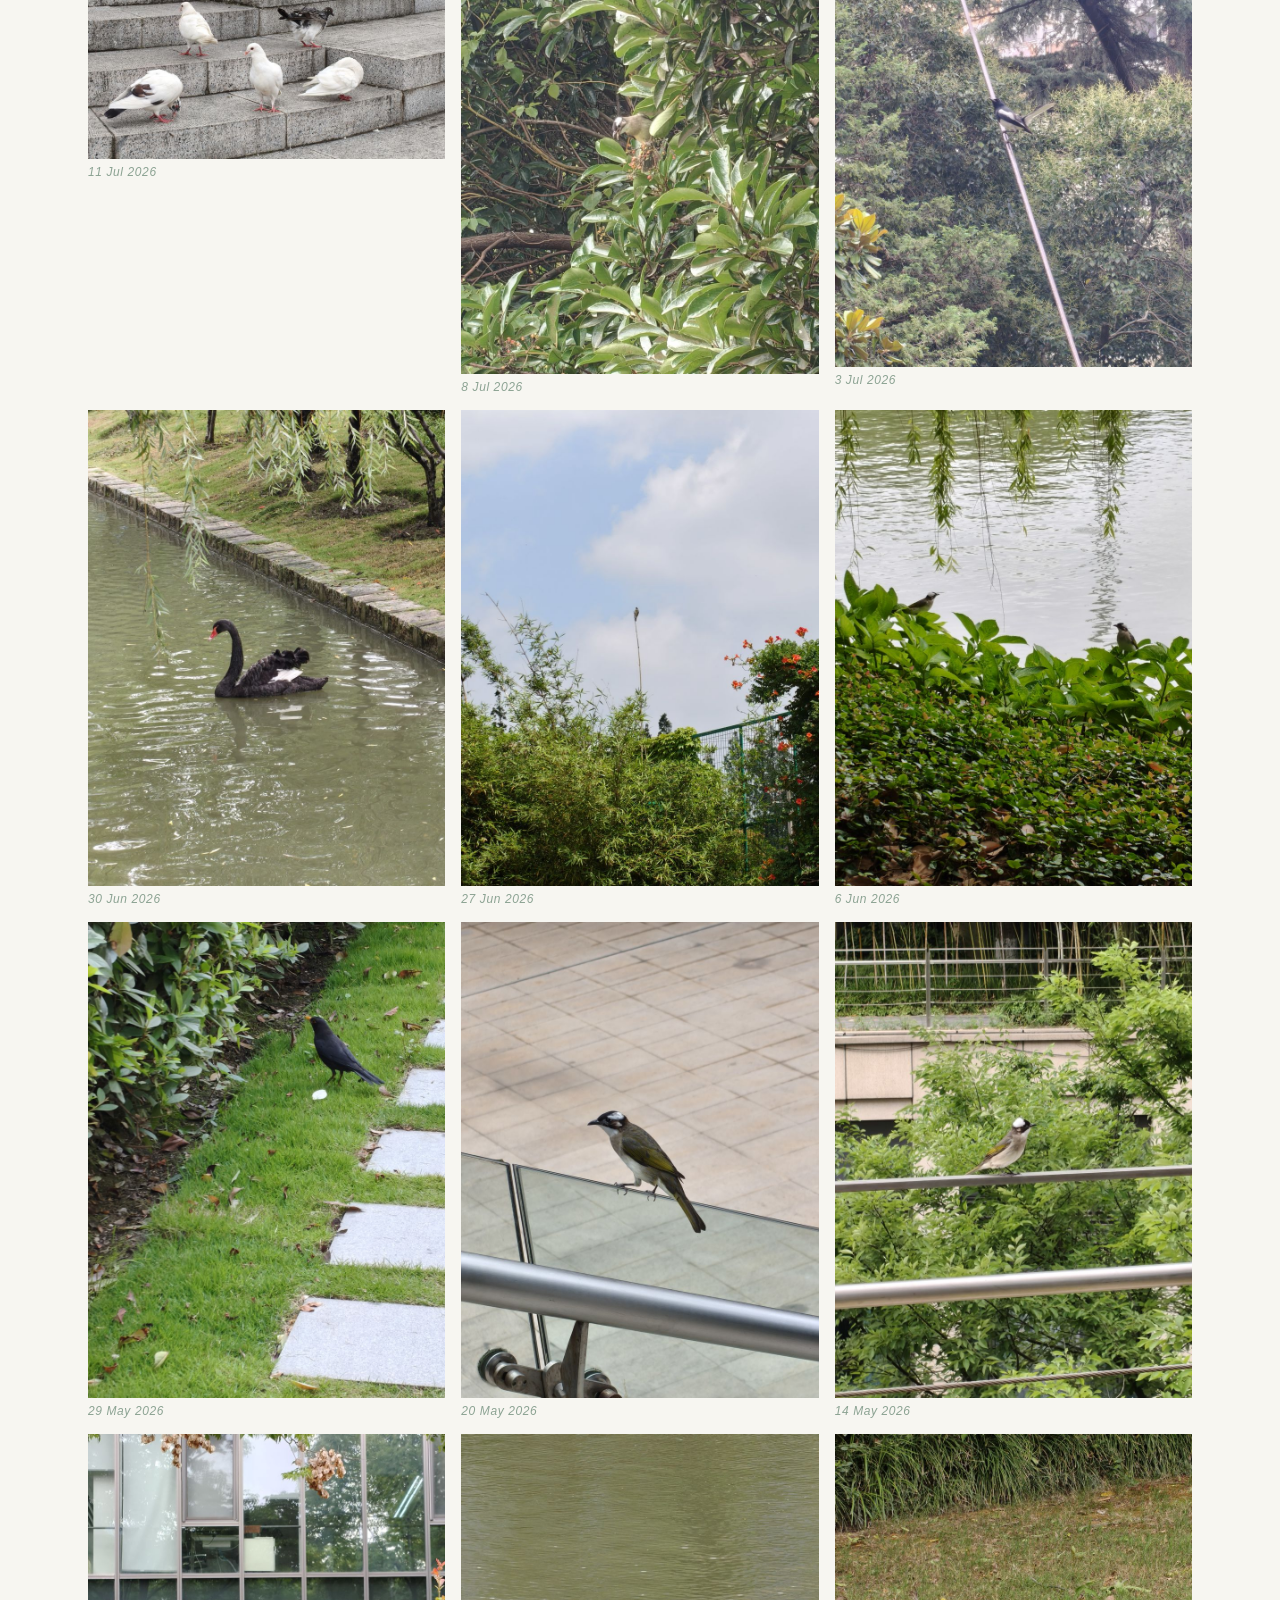
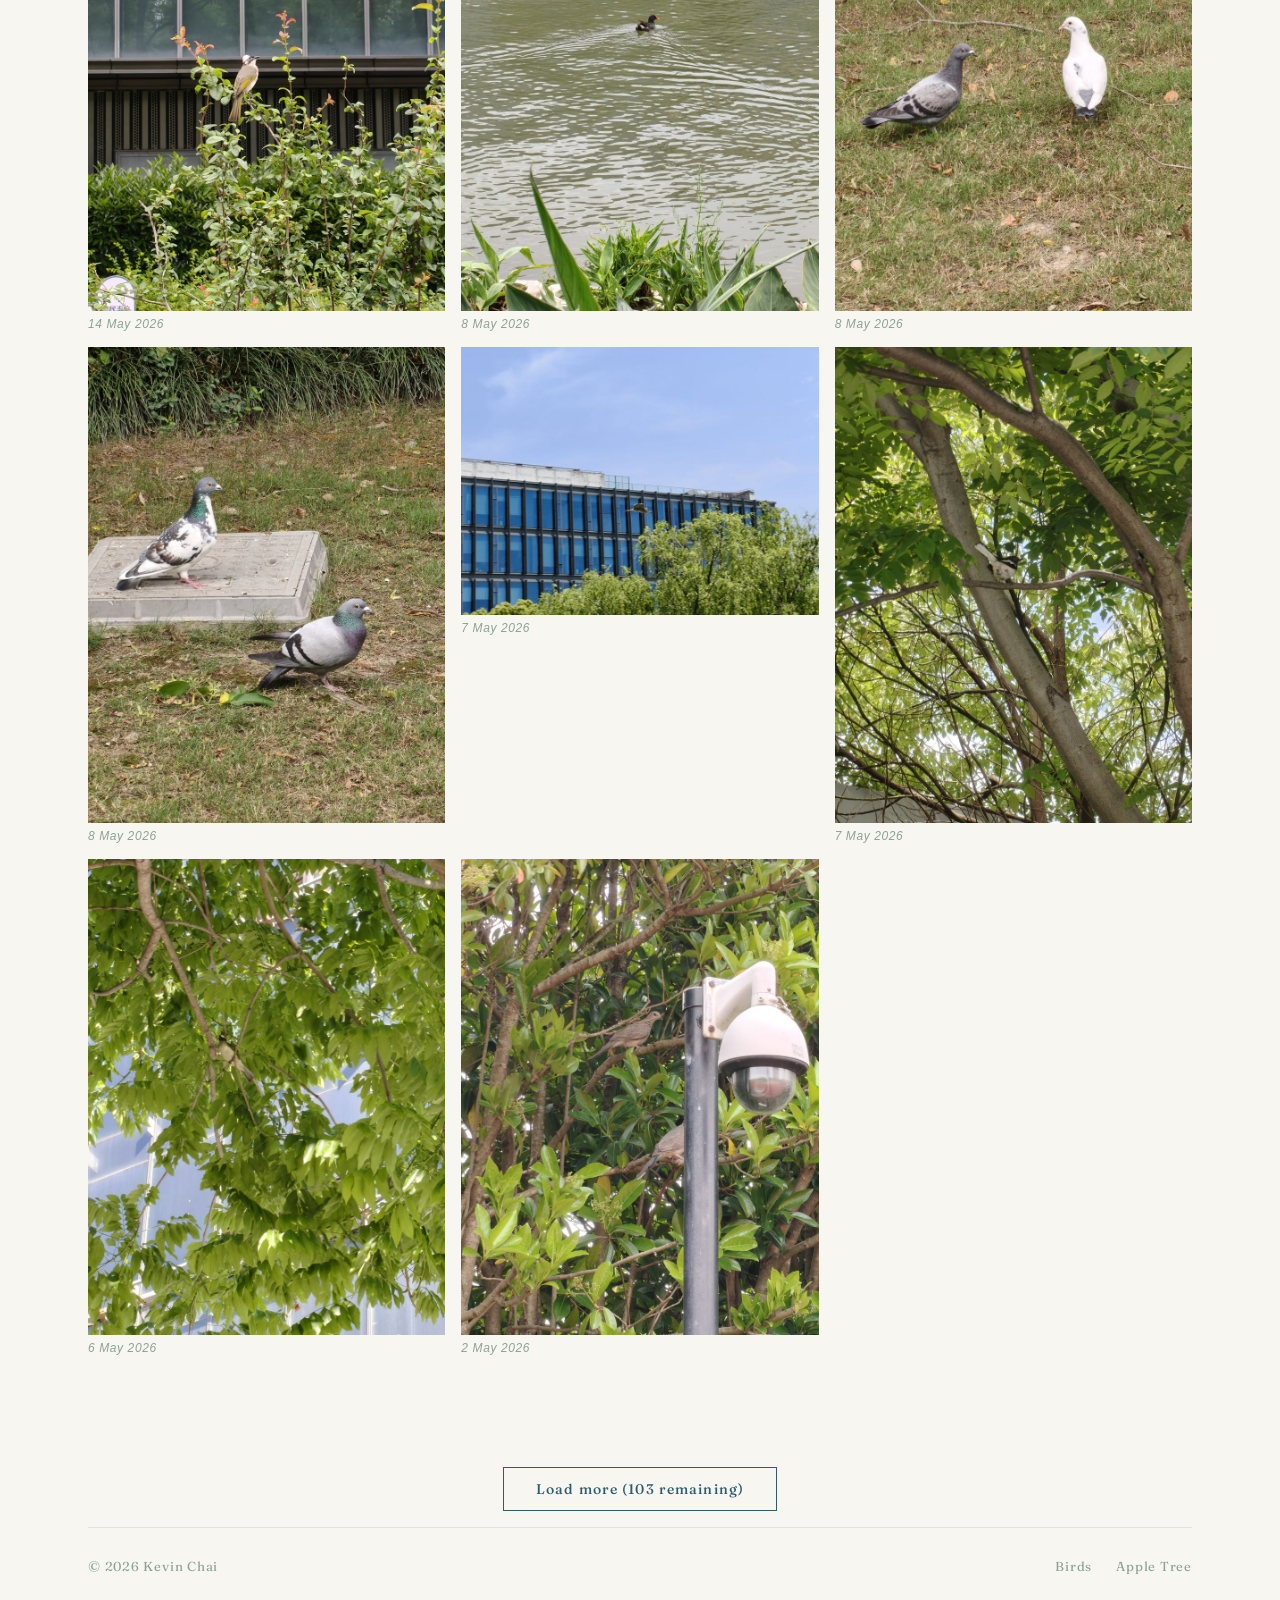
==== commit 919e7eac: "Added new images" ====
--- a/index.html
+++ b/index.html
@@ -25,7 +25,7 @@
       <section class="page-hero">
         <h1 class="page-title">Birds</h1>
         <p class="page-description">Documenting local bird species and behavior through photography</p>
-        <p class="page-subline">87 photographs</p>
+        <p class="page-subline">123 photographs</p>
       </section>
 
       <section class="gallery" aria-label="Bird photographs">
@@ -111,15 +111,51 @@
         <button class="gallery-item" data-lightbox><img src="avian_images/thumbs/IMG20250919160207.jpg" data-full="avian_images/IMG20250919160207.jpg" alt="Bird photograph 78" loading="lazy"><span class="photo-date">19 Sep 2025</span></button>
         <button class="gallery-item" data-lightbox><img src="avian_images/thumbs/IMG20250813121751.jpg" data-full="avian_images/IMG20250813121751.jpg" alt="Bird photograph 79" loading="lazy"><span class="photo-date">13 Aug 2025</span></button>
         <button class="gallery-item" data-lightbox><img src="avian_images/thumbs/IMG20250813121741.jpg" data-full="avian_images/IMG20250813121741.jpg" alt="Bird photograph 80" loading="lazy"><span class="photo-date">13 Aug 2025</span></button>
+        <button class="gallery-item" data-lightbox><img src="avian_images/thumbs/DSCF2921.jpg" data-full="avian_images/DSCF2921.JPG" alt="Bird photograph 81" loading="lazy"><span class="photo-date">23 May 2025</span></button>
+        <button class="gallery-item" data-lightbox><img src="avian_images/thumbs/DSCF2428.jpg" data-full="avian_images/DSCF2428.JPG" alt="Bird photograph 82" loading="lazy"><span class="photo-date">16 Mar 2025</span></button>
         <h2 class="gallery-year">2024</h2>
-        <button class="gallery-item" data-lightbox><img src="avian_images/thumbs/DSCF1816.jpg" data-full="avian_images/DSCF1816.JPG" alt="Bird photograph 81" loading="lazy"><span class="photo-date">21 Aug 2024</span></button>
-        <button class="gallery-item" data-lightbox><img src="avian_images/thumbs/PXL_20240627_024123172~2.jpg" data-full="avian_images/PXL_20240627_024123172~2.jpg" alt="Bird photograph 82" loading="lazy"><span class="photo-date">27 Jun 2024</span></button>
-        <button class="gallery-item" data-lightbox><img src="avian_images/thumbs/PXL_20240404_013340452~2.jpg" data-full="avian_images/PXL_20240404_013340452~2.jpg" alt="Bird photograph 83" loading="lazy"><span class="photo-date">4 Apr 2024</span></button>
-        <button class="gallery-item" data-lightbox><img src="avian_images/thumbs/PXL_20240129_022956571.jpg" data-full="avian_images/PXL_20240129_022956571.jpg" alt="Bird photograph 84" loading="lazy"><span class="photo-date">29 Jan 2024</span></button>
+        <button class="gallery-item" data-lightbox><img src="avian_images/thumbs/DSCF1914.jpg" data-full="avian_images/DSCF1914.JPG" alt="Bird photograph 83" loading="lazy"><span class="photo-date">22 Aug 2024</span></button>
+        <button class="gallery-item" data-lightbox><img src="avian_images/thumbs/DSCF1816.jpg" data-full="avian_images/DSCF1816.JPG" alt="Bird photograph 84" loading="lazy"><span class="photo-date">21 Aug 2024</span></button>
+        <button class="gallery-item" data-lightbox><img src="avian_images/thumbs/DSCF1811.jpg" data-full="avian_images/DSCF1811.JPG" alt="Bird photograph 85" loading="lazy"><span class="photo-date">21 Aug 2024</span></button>
+        <button class="gallery-item" data-lightbox><img src="avian_images/thumbs/DSCF1786.jpg" data-full="avian_images/DSCF1786.JPG" alt="Bird photograph 86" loading="lazy"><span class="photo-date">20 Aug 2024</span></button>
+        <button class="gallery-item" data-lightbox><img src="avian_images/thumbs/DSCF1782.jpg" data-full="avian_images/DSCF1782.JPG" alt="Bird photograph 87" loading="lazy"><span class="photo-date">20 Aug 2024</span></button>
+        <button class="gallery-item" data-lightbox><img src="avian_images/thumbs/DSCF1767.jpg" data-full="avian_images/DSCF1767.JPG" alt="Bird photograph 88" loading="lazy"><span class="photo-date">20 Aug 2024</span></button>
+        <button class="gallery-item" data-lightbox><img src="avian_images/thumbs/PXL_20240627_024123172~2.jpg" data-full="avian_images/PXL_20240627_024123172~2.jpg" alt="Bird photograph 89" loading="lazy"><span class="photo-date">27 Jun 2024</span></button>
+        <button class="gallery-item" data-lightbox><img src="avian_images/thumbs/DSCF1617.jpg" data-full="avian_images/DSCF1617.JPG" alt="Bird photograph 90" loading="lazy"><span class="photo-date">26 Jun 2024</span></button>
+        <button class="gallery-item" data-lightbox><img src="avian_images/thumbs/DSCF1633.jpg" data-full="avian_images/DSCF1633.JPG" alt="Bird photograph 91" loading="lazy"><span class="photo-date">26 Jun 2024</span></button>
+        <button class="gallery-item" data-lightbox><img src="avian_images/thumbs/DSCF1624.jpg" data-full="avian_images/DSCF1624.JPG" alt="Bird photograph 92" loading="lazy"><span class="photo-date">26 Jun 2024</span></button>
+        <button class="gallery-item" data-lightbox><img src="avian_images/thumbs/DSCF1595.jpg" data-full="avian_images/DSCF1595.JPG" alt="Bird photograph 93" loading="lazy"><span class="photo-date">26 Jun 2024</span></button>
+        <button class="gallery-item" data-lightbox><img src="avian_images/thumbs/DSCF1591.jpg" data-full="avian_images/DSCF1591.JPG" alt="Bird photograph 94" loading="lazy"><span class="photo-date">26 Jun 2024</span></button>
+        <button class="gallery-item" data-lightbox><img src="avian_images/thumbs/DSCF1555.jpg" data-full="avian_images/DSCF1555.JPG" alt="Bird photograph 95" loading="lazy"><span class="photo-date">24 Jun 2024</span></button>
+        <button class="gallery-item" data-lightbox><img src="avian_images/thumbs/DSCF1578.jpg" data-full="avian_images/DSCF1578.JPG" alt="Bird photograph 96" loading="lazy"><span class="photo-date">24 Jun 2024</span></button>
+        <button class="gallery-item" data-lightbox><img src="avian_images/thumbs/DSCF1531.jpg" data-full="avian_images/DSCF1531.JPG" alt="Bird photograph 97" loading="lazy"><span class="photo-date">19 May 2024</span></button>
+        <button class="gallery-item" data-lightbox><img src="avian_images/thumbs/DSCF1512.jpg" data-full="avian_images/DSCF1512.JPG" alt="Bird photograph 98" loading="lazy"><span class="photo-date">19 May 2024</span></button>
+        <button class="gallery-item" data-lightbox><img src="avian_images/thumbs/PXL_20240404_013340452~2.jpg" data-full="avian_images/PXL_20240404_013340452~2.jpg" alt="Bird photograph 99" loading="lazy"><span class="photo-date">4 Apr 2024</span></button>
+        <button class="gallery-item" data-lightbox><img src="avian_images/thumbs/DSCF1389.jpg" data-full="avian_images/DSCF1389.JPG" alt="Bird photograph 100" loading="lazy"><span class="photo-date">31 Mar 2024</span></button>
+        <button class="gallery-item" data-lightbox><img src="avian_images/thumbs/DSCF1376.jpg" data-full="avian_images/DSCF1376.JPG" alt="Bird photograph 101" loading="lazy"><span class="photo-date">31 Mar 2024</span></button>
+        <button class="gallery-item" data-lightbox><img src="avian_images/thumbs/DSCF1357.jpg" data-full="avian_images/DSCF1357.JPG" alt="Bird photograph 102" loading="lazy"><span class="photo-date">30 Mar 2024</span></button>
+        <button class="gallery-item" data-lightbox><img src="avian_images/thumbs/DSCF1306.jpg" data-full="avian_images/DSCF1306.JPG" alt="Bird photograph 103" loading="lazy"><span class="photo-date">16 Mar 2024</span></button>
+        <button class="gallery-item" data-lightbox><img src="avian_images/thumbs/DSCF1295.jpg" data-full="avian_images/DSCF1295.JPG" alt="Bird photograph 104" loading="lazy"><span class="photo-date">16 Mar 2024</span></button>
+        <button class="gallery-item" data-lightbox><img src="avian_images/thumbs/DSCF1267.jpg" data-full="avian_images/DSCF1267.JPG" alt="Bird photograph 105" loading="lazy"><span class="photo-date">16 Mar 2024</span></button>
+        <button class="gallery-item" data-lightbox><img src="avian_images/thumbs/DSCF1263.jpg" data-full="avian_images/DSCF1263.JPG" alt="Bird photograph 106" loading="lazy"><span class="photo-date">9 Mar 2024</span></button>
+        <button class="gallery-item" data-lightbox><img src="avian_images/thumbs/DSCF1250.jpg" data-full="avian_images/DSCF1250.JPG" alt="Bird photograph 107" loading="lazy"><span class="photo-date">9 Mar 2024</span></button>
+        <button class="gallery-item" data-lightbox><img src="avian_images/thumbs/PXL_20240129_022956571.jpg" data-full="avian_images/PXL_20240129_022956571.jpg" alt="Bird photograph 108" loading="lazy"><span class="photo-date">29 Jan 2024</span></button>
+        <button class="gallery-item" data-lightbox><img src="avian_images/thumbs/PXL_20240129_020802335.jpg" data-full="avian_images/PXL_20240129_020802335.jpg" alt="Bird photograph 109" loading="lazy"><span class="photo-date">29 Jan 2024</span></button>
+        <button class="gallery-item" data-lightbox><img src="avian_images/thumbs/DSCF0913.jpg" data-full="avian_images/DSCF0913.JPG" alt="Bird photograph 110" loading="lazy"><span class="photo-date">1 Jan 2024</span></button>
         <h2 class="gallery-year">2023</h2>
-        <button class="gallery-item" data-lightbox><img src="avian_images/thumbs/DSCF0505.jpg" data-full="avian_images/DSCF0505.JPG" alt="Bird photograph 85" loading="lazy"><span class="photo-date">29 Jul 2023</span></button>
-        <button class="gallery-item" data-lightbox><img src="avian_images/thumbs/DSCF0503.jpg" data-full="avian_images/DSCF0503.JPG" alt="Bird photograph 86" loading="lazy"><span class="photo-date">29 Jul 2023</span></button>
-        <button class="gallery-item" data-lightbox><img src="avian_images/thumbs/DSCF0481.jpg" data-full="avian_images/DSCF0481.JPG" alt="Bird photograph 87" loading="lazy"><span class="photo-date">29 Jul 2023</span></button>
+        <button class="gallery-item" data-lightbox><img src="avian_images/thumbs/DSCF0753.jpg" data-full="avian_images/DSCF0753.JPG" alt="Bird photograph 111" loading="lazy"><span class="photo-date">23 Dec 2023</span></button>
+        <button class="gallery-item" data-lightbox><img src="avian_images/thumbs/DSCF0505.jpg" data-full="avian_images/DSCF0505.JPG" alt="Bird photograph 112" loading="lazy"><span class="photo-date">29 Jul 2023</span></button>
+        <button class="gallery-item" data-lightbox><img src="avian_images/thumbs/DSCF0503.jpg" data-full="avian_images/DSCF0503.JPG" alt="Bird photograph 113" loading="lazy"><span class="photo-date">29 Jul 2023</span></button>
+        <button class="gallery-item" data-lightbox><img src="avian_images/thumbs/DSCF0481.jpg" data-full="avian_images/DSCF0481.JPG" alt="Bird photograph 114" loading="lazy"><span class="photo-date">29 Jul 2023</span></button>
+        <button class="gallery-item" data-lightbox><img src="avian_images/thumbs/DSCF0466.jpg" data-full="avian_images/DSCF0466.JPG" alt="Bird photograph 115" loading="lazy"><span class="photo-date">29 Jul 2023</span></button>
+        <button class="gallery-item" data-lightbox><img src="avian_images/thumbs/DSCF0464.jpg" data-full="avian_images/DSCF0464.JPG" alt="Bird photograph 116" loading="lazy"><span class="photo-date">29 Jul 2023</span></button>
+        <button class="gallery-item" data-lightbox><img src="avian_images/thumbs/DSCF0463.jpg" data-full="avian_images/DSCF0463.JPG" alt="Bird photograph 117" loading="lazy"><span class="photo-date">29 Jul 2023</span></button>
+        <button class="gallery-item" data-lightbox><img src="avian_images/thumbs/PXL_20230713_103414879.jpg" data-full="avian_images/PXL_20230713_103414879.jpg" alt="Bird photograph 118" loading="lazy"><span class="photo-date">13 Jul 2023</span></button>
+        <button class="gallery-item" data-lightbox><img src="avian_images/thumbs/PXL_20230713_103224264.jpg" data-full="avian_images/PXL_20230713_103224264.jpg" alt="Bird photograph 119" loading="lazy"><span class="photo-date">13 Jul 2023</span></button>
+        <button class="gallery-item" data-lightbox><img src="avian_images/thumbs/PXL_20230713_103218922.jpg" data-full="avian_images/PXL_20230713_103218922.jpg" alt="Bird photograph 120" loading="lazy"><span class="photo-date">13 Jul 2023</span></button>
+        <button class="gallery-item" data-lightbox><img src="avian_images/thumbs/PXL_20230713_080328036.jpg" data-full="avian_images/PXL_20230713_080328036.jpg" alt="Bird photograph 121" loading="lazy"><span class="photo-date">13 Jul 2023</span></button>
+        <button class="gallery-item" data-lightbox><img src="avian_images/thumbs/PXL_20230713_080326371.jpg" data-full="avian_images/PXL_20230713_080326371.jpg" alt="Bird photograph 122" loading="lazy"><span class="photo-date">13 Jul 2023</span></button>
+        <button class="gallery-item" data-lightbox><img src="avian_images/thumbs/PXL_20230703_024140798.jpg" data-full="avian_images/PXL_20230703_024140798.jpg" alt="Bird photograph 123" loading="lazy"><span class="photo-date">3 Jul 2023</span></button>
       </section>
 
       <p class="load-more-row">
